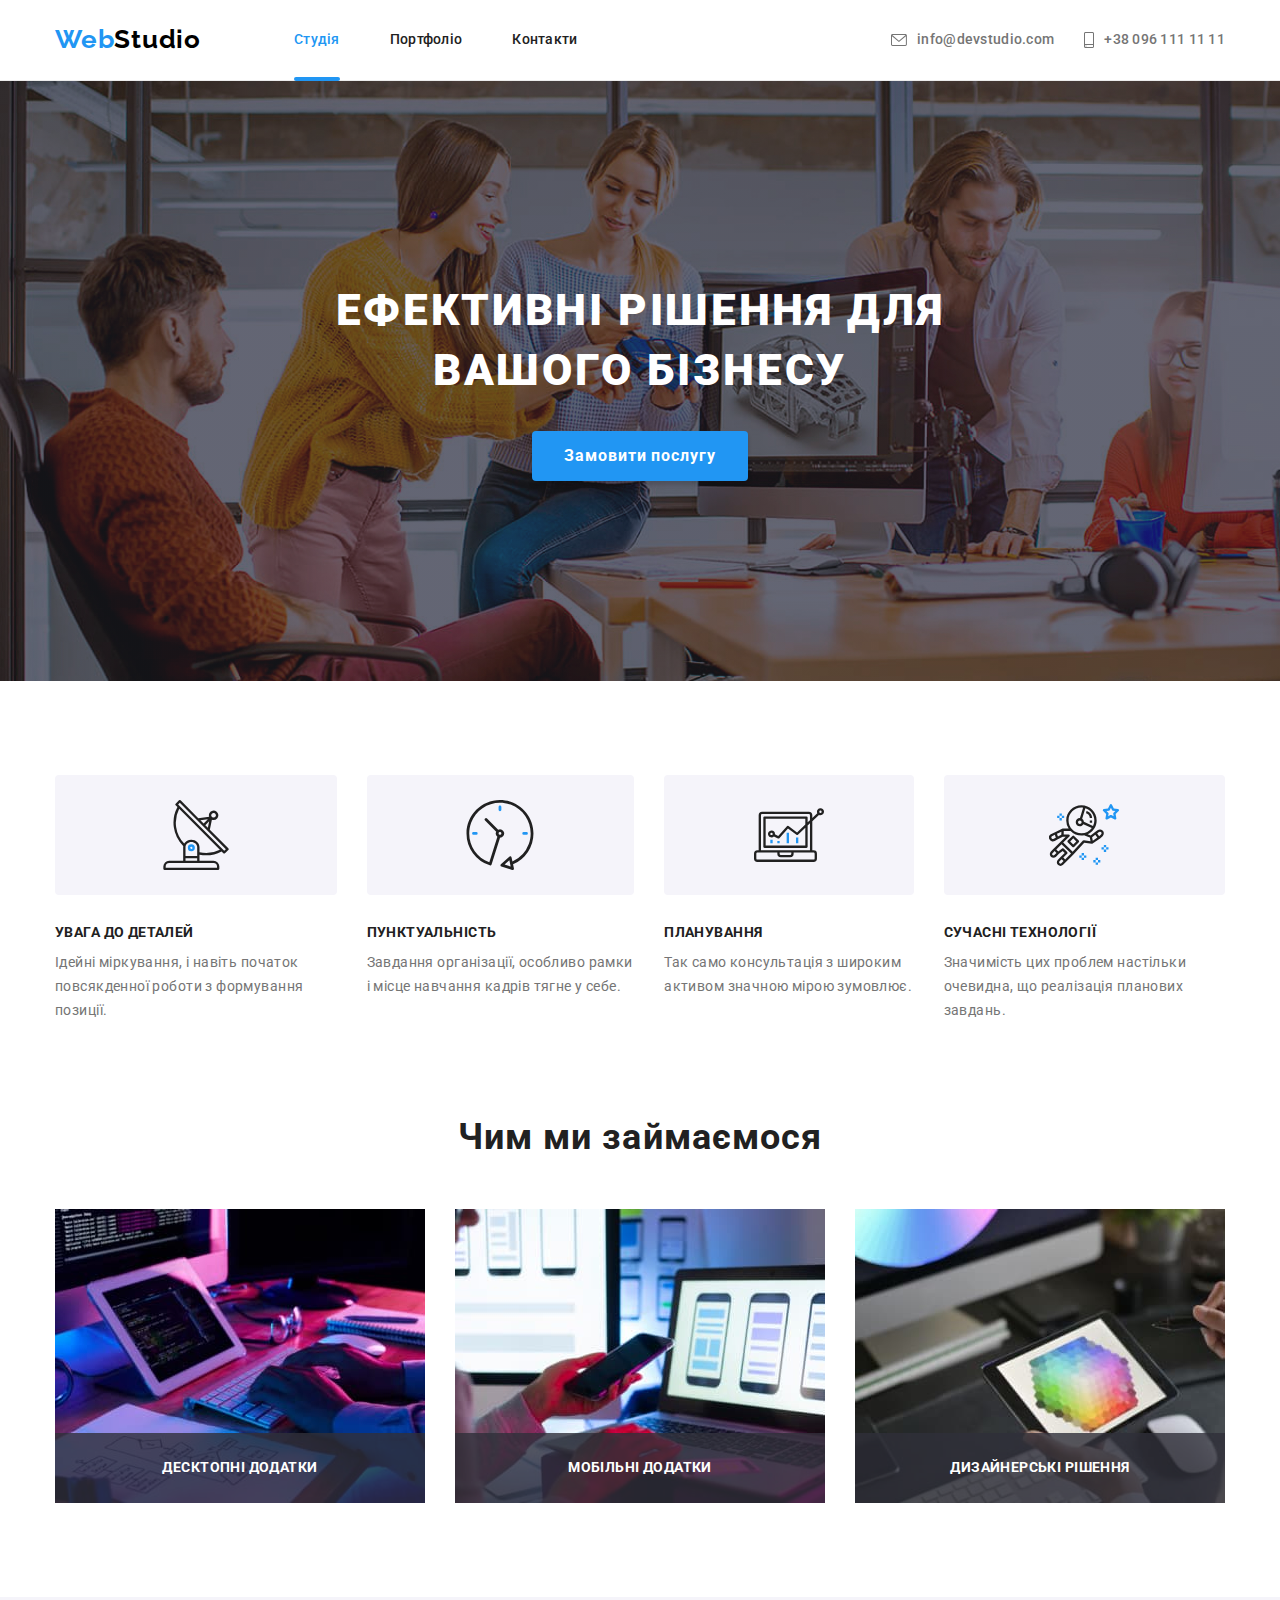
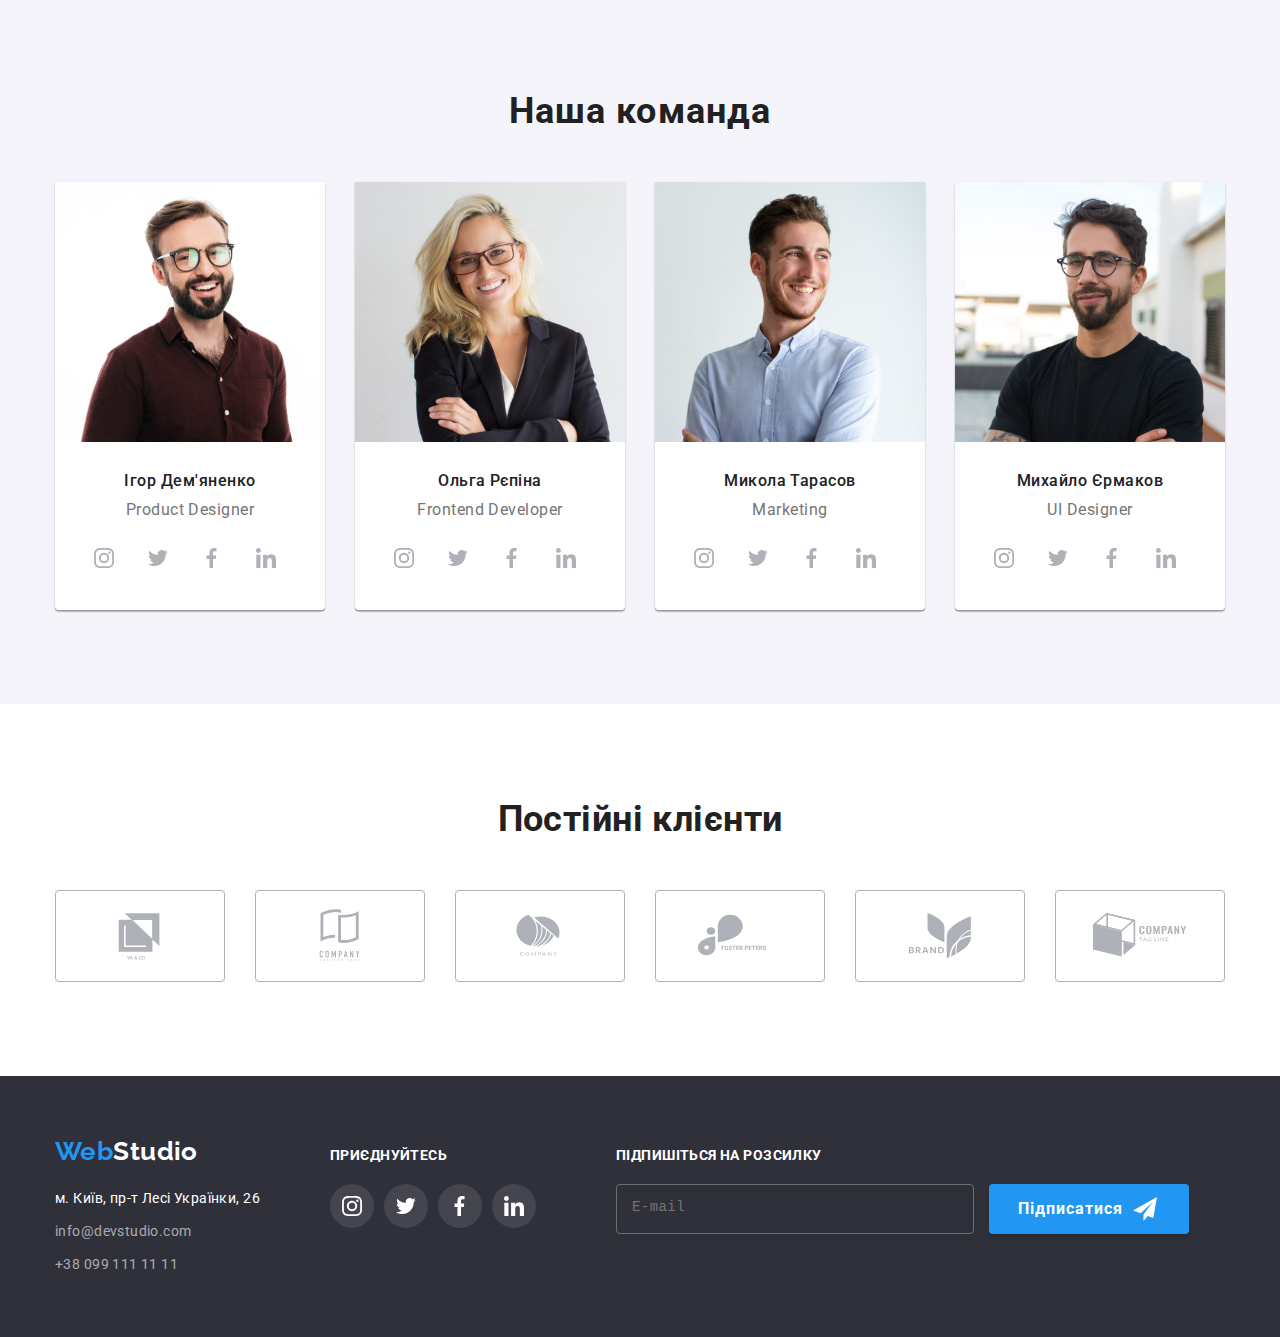
==== index.html @ 489a2c1b "Initial commit" ====
<!DOCTYPE html>
<html lang="uk">

<head>
  <meta charset="UTF-8">
  <meta http-equiv="X-UA-Compatible" content="IE=edge">
  <meta name="viewport" content="width=device-width, initial-scale=1.0">
  <title>goit-markup-hw-06</title>
  <link rel="preconnect" href="https://fonts.googleapis.com">
<link rel="preconnect" href="https://fonts.gstatic.com" crossorigin>
<link href="https://fonts.googleapis.com/css2?family=Montserrat:wght@400;700&family=Raleway:wght@700&family=Roboto:wght@400;500;700;900&display=swap" rel="stylesheet">
  <link rel="stylesheet" href="./css/styles.css">
</head>

<body>
  <header class="header">
    <div class="container">
    <div class="general-nav">
      <nav class="main-nav">
        <a href="./index.html" class="logo">
          Web<span class="logo-accent">Studio</span>
        </a>
        <ul class="site-nav" style="list-style: none;">
          <li class="item">
            <a href="./index.html" class="link current">Студія</a>
          </li>

          <li class="item">
            <a href="partfolio.html" class="link">Портфоліо</a>
          </li>

          <li class="item">
            <a href="" class="link">Контакти</a>
          </li>
        </ul>
      </nav>
      <ul class="link-contacts" style="list-style: none;">
        <li class="item">
      <a href="mailto:info@devstudio.com" class="address-item">
        <svg class="link-icon" width="16px" height="12px">
          <use href="./images/icons.svg#envelope"></use>
      </svg>
        info@devstudio.com
      </a>
        </li>
        <li class="item">
      <a href="tel:+380961111111" class="address-item">
        <svg class="link-icon" width="10" height="16">
          <use href="./images/icons.svg#smartphone"></use>
      </svg>
        +38 096 111 11 11
      </a>
      </li>
      </ul>
    </div>
    </div>
  </header>

  <main>
    <section class="hero overlay">
      <div class="container">
      <h1 class="hero-title">
    Ефективні рішення для <br>вашого бізнесу
      </h1>
      <button type="button" class="button-hero" data-modal-open>
        Замовити послугу
      </button>
      </div>
    </section>


    <section class="feature section">
      <div class="container">
      <h2 class="feature-title visually-hidden">Наші особливості</h2>
        <ul class="feature-list" style="list-style: none;">
          <li>
            <div class="feature-icon">
              <svg class="icon-antenna" width="70px" height="70px">
                  <use href="./images/icons.svg#antenna-1"></use>
              </svg>
          </div>
            <h3 class="our-skills">Увага до деталей</h3>
            <p class="skills">
              Ідейні міркування, і навіть початок повсякденної роботи з формування позиції.
            </p>
          </li>

          <li>
            <div class="feature-icon">
              <svg class="icon-clock" width="70px" height="70px">
                  <use href="./images/icons.svg#clock-1"></use>
              </svg>
          </div>
            <h3 class="our-skills">Пунктуальність</h3>
            <p class="skills">
              Завдання організації, особливо рамки і місце навчання кадрів тягне у себе.
            </p>
          </li>

          <li>
            <div class="feature-icon">
              <svg class="icon-diagram" width="70px" height="70px">
                  <use href="./images/icons.svg#diagram-1"></use>
              </svg>
          </div>
            <h3 class="our-skills">Планування</h3>
            <p class="skills">
              Так само консультація з широким активом значною мірою зумовлює.
            </p>
          </li>

          <li>
            <div class="feature-icon">
              <svg class="icon-astronaut" width="70px" height="70px">
                  <use href="./images/icons.svg#astronaut-1"></use>
              </svg>
          </div>
            <h3 class="our-skills">Сучасні технології</h3>
            <p class="skills">
              Значимість цих проблем настільки очевидна, що реалізація планових завдань.
            </p>
          </li>
        </ul>
      </div>
    </section>

    <section class="example section">
      <div class="container">
        <h2 class="doing">Чим ми займаємося</h2>
        <ul class="example-list" style="list-style: none;">
          <li class="subject-item">
            <img src="./images/1.jpg" alt="1" width="370" height="294" />
            <h3 class="subject-text">десктопні додатки</h3>
          </li>

          <li class="subject-item">
            <img src="./images/2.jpg" alt="2" width="370" height="294" />
            <h3 class="subject-text">мобільні додатки</h3>
          </li>

          <li class="subject-item">
            <img src="./images/3.jpg" alt="3" width="370" height="294" />
            <h3 class="subject-text">дизайнерські рішення</h3>
          </li>
        </ul>
      </div>
    </section>

    <section class="team section">
      <div class="container">
        <h2 class="our-command">Наша команда</h2>
        <ul class="team-list" style="list-style: none;">
          <li class="team-card">
              <img src="./images/Igor.jpg" alt="Product Designer Ігор Дем'яненко" width="270" />
            <div class="name-card">
              <h3 class="name">Ігор Дем'яненко</h3>
              <p class="position">Product Designer</p>
              <ul class="team-soclinks">
                <li class="social-infomation">                                             
                    <a class="social-link" href="">
                        <svg class="icon-social" width="20px" height="20px">
                            <use href="./images/icons.svg#instagram"></use>
                        </svg>
                    </a>
                    </li>
                <li class="social-infomation">                        
                    <a href="" class="social-link">
                        <svg class="icon-social" width="20px" height="20px">
                            <use href="./images/icons.svg#twitter"></use>
                        </svg>
                    </a>                        
                </li>
                <li class="social-infomation">                      
                    <a href="" class="social-link">
                        <svg class="icon-social" width="20px" height="20px">
                            <use href="./images/icons.svg#facebook"></use>
                        </svg>
                    </a>                       
                </li>
                <li class="social-infomation">                       
                    <a href="" class="social-link">
                        <svg class="icon-social" width="20px" height="20px">
                            <use href="./images/icons.svg#linkedin"></use>
                        </svg>
                    </a>                       
                </li>
        </ul>
            </div>
          </li>

          <li class="team-card">
              <img src="./images/Olha.jpg" alt="Frontend Developer Ольга Рєпіна" width="270" />
            <div class="name-card">
              <h3 class="name">Ольга Рєпіна</h3>
              <p class="position">Frontend Developer</p>
              <ul class="team-soclinks">
                <li class="social-infomation">                                             
                    <a class="social-link" href="">
                        <svg class="icon-social" width="20px" height="20px">
                            <use href="./images/icons.svg#instagram"></use>
                        </svg>
                    </a>
                    </li>
                <li class="social-infomation">                        
                    <a href="" class="social-link">
                        <svg class="icon-social" width="20px" height="20px">
                            <use href="./images/icons.svg#twitter"></use>
                        </svg>
                    </a>                        
                </li>
                <li class="social-infomation">                      
                    <a href="" class="social-link">
                        <svg class="icon-social" width="20px" height="20px">
                            <use href="./images/icons.svg#facebook"></use>
                        </svg>
                    </a>                       
                </li>
                <li class="social-infomation">                       
                    <a href="" class="social-link">
                        <svg class="icon-social" width="20px" height="20px">
                            <use href="./images/icons.svg#linkedin"></use>
                        </svg>
                    </a>                       
                </li>
        </ul>
            </div>
          </li>

          <li class="team-card">
              <img src="./images/Nicholas.jpg" alt="Marketing Микола Тарасов" width="270" />
            <div class="name-card">
              <h3 class="name">Микола Тарасов</h3>
              <p class="position">Marketing</p>
              <ul class="team-soclinks">
                <li class="social-infomation">                                             
                    <a class="social-link" href="">
                        <svg class="icon-social" width="20px" height="20px">
                            <use href="./images/icons.svg#instagram"></use>
                        </svg>
                    </a>
                    </li>
                <li class="social-infomation">                        
                    <a href="" class="social-link">
                        <svg class="icon-social" width="20px" height="20px">
                            <use href="./images/icons.svg#twitter"></use>
                        </svg>
                    </a>                        
                </li>
                <li class="social-infomation">                      
                    <a href="" class="social-link">
                        <svg class="icon-social" width="20px" height="20px">
                            <use href="./images/icons.svg#facebook"></use>
                        </svg>
                    </a>                       
                </li>
                <li class="social-infomation">                       
                    <a href="" class="social-link">
                        <svg class="icon-social" width="20px" height="20px">
                            <use href="./images/icons.svg#linkedin"></use>
                        </svg>
                    </a>                       
                </li>
        </ul>
              </div>
          </li>

          <li class="team-card">
              <img src="./images/Michael.jpg" alt="UI Designer Михайло Єрмаков" width="270" />
            <div class="name-card">
              <h3 class="name">Михайло Єрмаков</h3>
              <p class="position">UI Designer</p>
              <ul class="team-soclinks">
                <li class="social-infomation">                                             
                    <a class="social-link" href="">
                        <svg class="icon-social" width="20px" height="20px">
                            <use href="./images/icons.svg#instagram"></use>
                        </svg>
                    </a>
                    </li>
                <li class="social-infomation">                        
                    <a href="" class="social-link">
                        <svg class="icon-social" width="20px" height="20px">
                            <use href="./images/icons.svg#twitter"></use>
                        </svg>
                    </a>                        
                </li>
                <li class="social-infomation">                      
                    <a href="" class="social-link">
                        <svg class="icon-social" width="20px" height="20px">
                            <use href="./images/icons.svg#facebook"></use>
                        </svg>
                    </a>                       
                </li>
                <li class="social-infomation">                       
                    <a href="" class="social-link">
                        <svg class="icon-social" width="20px" height="20px">
                            <use href="./images/icons.svg#linkedin"></use>
                        </svg>
                    </a>                       
                </li>
        </ul>
            </div>
          </li>
        </ul>
      </div>
    </section>

    <section class="clients section">
       <div class="container">
         <h2 class="clients-title">Постійні клієнти</h2>
         <ul class="clients-list">
            <li class="clients-item">
              <a href="" class="clients-link">
                <svg class="clients-icon" width="106px" height="60px">
                    <use href="./images/icons.svg#Logo-1"></use>

                </svg>
            </a>
            </li>
            <li class="clients-item">
              <a href="" class="clients-link">
                <svg class="clients-icon" width="106px" height="60px">
                    <use href="./images/icons.svg#Logo-2"></use>

                </svg>
            </a>
            </li>
            <li class="clients-item">
              <a href="" class="clients-link">
                <svg class="clients-icon" width="106px" height="60px">
                    <use href="./images/icons.svg#Logo-3"></use>

                </svg>
            </a>
            </li>
            <li class="clients-item">
              <a href="" class="clients-link">
                <svg class="clients-icon" width="106px" height="60px">
                    <use href="./images/icons.svg#Logo-4"></use>

                </svg>
            </a>
            </li>
            <li class="clients-item">
              <a href="" class="clients-link">
                <svg class="clients-icon" width="106px" height="60px">
                    <use href="./images/icons.svg#Logo-5"></use>

                </svg>
            </a>
            </li>
            <li class="clients-item">
              <a href="" class="clients-link">
                <svg class="clients-icon" width="106px" height="60px">
                    <use href="./images/icons.svg#Logo-6"></use>

                </svg>
            </a>
            </li>
         </ul>
       </div>
    </section>

  </main>

  <footer class="footer">
    <div class="container">
      <div class="footer-address">
        <a href="./index.html" class="logo-footer">
          Web<span class="logo-accent2">Studio</span>
        </a>
        <address>
          <ul class="footer-contacts" style="list-style: none;">
            <li>
          <a class="footer-adress"  href="https://goo.gl/maps/3aquBBFfu6E2QgFt6" target="blanc">
            м. Київ, пр-т Лесі Українки, 26
          </a>
            </li>
             <li class="adress-contact">
            <a href="mailto:info@example.com" class="link-contact">
            info@devstudio.com
          </a>
           </li>
           <li class="adress-contact">
          <a href="tel:+380991111111" class="link-contact">
            +38 099 111 11 11
          </a>
          </li>
          </ul>
        </address>
      </div>
      <div class="footer-join">
        <p class="join">приєднуйтесь</p>

       <ul class="footer-soclinks">
         <li class="fs-item">
            <a href="" class="link-social">
              <svg class="icon-social" width="20px" height="20px">
                  <use href="./images/icons.svg#instagram"></use>
              </svg>
            </a>            
         </li>
         <li class="fs-item">
           <a href="" class="link-social">
              <svg class="icon-social" width="20px" height="20px">
                  <use href="./images/icons.svg#twitter"></use>
              </svg>
          </a>              
        </li>
        <li class="fs-item">
           <a href="" class="link-social">
              <svg class="icon-social" width="20px" height="20px">
                  <use href="./images/icons.svg#facebook"></use>
              </svg>
          </a>             
      </li>
      <li class="fs-item">
          <a href="" class="link-social">
              <svg class="icon-social" width="20px" height="20px">
                  <use href="./images/icons.svg#linkedin"></use>
              </svg>
          </a>            
      </li>
    </ul>
   </div>
   
   <div class="footer-join">
    <p class="join">Підпишіться на розсилку</p>
    <form class="mail">
      <label class="mail-field">
        <input type="email" name="mail" class="mail-input" placeholder=" "><samp class="mail-label">E-mail</samp>
      </label>
      <button type="submit" class="button submit">
       Підписатися
        <svg class="submit-icon" width="24" height="24">
          <use href="./images/icons.svg#icon-send"></use>
        </svg>
      </button>
    </form>
  </div>

    </div>
  </footer>

  <div class="backdrop is-hidden" data-modal>
    <div class="modal">
        <button class="modal-exit" data-modal-close>
            <svg class="exit-icon" width="11" height="11">
                <use href="./images/icons.svg#cross"></use>
            </svg>
        </button>
        <p class="modal-text">Залиште свої дані, ми вам передзвонимо</p>
        <form>
          <label class="form-field">
            <input type="text" class="form-input" name="name" placeholder=" ">
            <span class="form-label">Ім'я</span>
            <svg class="icon" width="18" height="18">
              <use href="./images/icons.svg#Person"></use>
            </svg>
          </label>
          <label class="form-field">
            <input type="tel" class="form-input" name="phone" placeholder=" ">
            <span class="form-label">Телефон</span>
            <svg class="icon" width="18" height="18">
              <use href="./images/icons.svg#Phone2"></use>
            </svg>
          </label>
          <label class="form-field">
            <input type="email" class="form-input" name="email" placeholder=" ">
            <span class="form-label">Пошта</span>
            <svg class="icon" width="18" height="18">
              <use href="./images/icons.svg#Email"></use>
            </svg>
          </label>
          <label class="form-field coment">
            <textarea name="coment" rows="6" type="text" class="form-input coment-input" placeholder="Введіть текст"></textarea>
            <span class="form-label">Коментар</span>
          </label>
          <div class="modal-box">
            <div role="group" class="contract">
              <label class="contract-field">
                Погоджуюся з розсилкою та приймаю <a href="" class="contract-link">Умови договору</a>
                <input type="checkbox" name="checkbox" value="contract" class="checkbox visually-hidden">
                <span class="checkbox-icon"></span>
              </label>
            </div>
            <button type="submit" class="button">Відправити</button>
          </div>
        </form>
    </div>
</div>
<script src="./js/modal.js"></script>

</body>

</html>
---- css/styles.css ----
:root {
    --main-color: #212121;
    --secondary-color: #757575;
    --active-color: #2196F3;
    --white-color: #ffffff;
    --bg-dark: #2F303A;
    --link-color-rgba: rgba(255, 255, 255, 0.6);
    --bg-light: #f5f4fa;
    --black-color: #000000;
    --bored-color: #eeeeee;
    --hover-background-color: #188ce8;
    --border-header-color: #ECECEC;
    --border-card-color: #EEEEEE;
    --social-links-color: #AFB1B8;
    --bcg-2: rgba(47, 48, 58, 0.8);
    --cubic: cubic-bezier(0.4, 0, 0.2, 1);
}

body{
    font-family: 'Roboto', sans-serif;
    font-size: 14px;
    letter-spacing: 0.03em;
    background: var(--white-color);
    margin: 0;
    color: var(--secondary-color);
    line-height: 1.71;
}

*, ::after, ::before {
    box-sizing: border-box;
}

.mail-input:focus + .mail-label, .mail-input:not(:placeholder-shown) + .mail-label {
    transform: translateY(60px) scale(1.2);
}

button, input, optgroup, select, textarea {
    font-family: inherit;
    font-size: 100%;
    line-height: 1.15;
    margin: 0;
}

h1, h2, h3, h4, h5, h6, p {
    margin-top: 0;
    margin-bottom: 0;
}

ul {
    list-style: none;
    margin: 0;
    padding: 0;
}

a{
    text-decoration: none;
}

img {
    display: block;
    max-width: 100%;
    height: auto;
}

.header{
    border-bottom: 1px solid var(--border-header-color);
}

.logo{
padding-top: 24px;
padding-bottom: 25px;
margin-right: 93px;
font-family: 'Raleway';
font-style: normal;
font-weight: 700;
font-size: 26px;
line-height: 1.19;

letter-spacing: 0.03em;

color: var(--active-color);
text-decoration: none;
}

.logo-accent{
   color: var(--black-color);
}

.logo-accent2{
    color: var(--white-color);
}

.link{
    text-decoration: none;
    font-weight: 500;
    font-size: 14px;
    line-height: 1.14;
    letter-spacing: 0.02em;
    position: relative;

    color: var(--main-color);

    transition: color 250ms var(--cubic )
}

.link:hover{
    font-weight: 500;
    font-size: 14px;
    line-height: 1.14;
    letter-spacing: 0.02em;
    
    color: var(--active-color);
}

.current{
font-weight: 500;
font-size: 14px;
line-height: 1.14;
letter-spacing: 0.02em;

color: var(--active-color);
}

.overlay{
    max-width: 1600px;
    height: 600px;
    margin-left: auto;
    margin-right: auto;
    background: var(--bg-dark);
    background-image: linear-gradient(to right,rgba(47, 48, 58, 0.4),rgba(47, 48, 58, 0.4)), url(../images/4.jpg);
    background-size: cover;
    background-repeat: no-repeat;
}



.hero {
    background-color: var(--bg-dark);
    text-align: center;
    padding-top: 200px;
    padding-bottom: 200px;
}

.button-hero{
    font-family: inherit;
font-weight: 700;
font-size: 16px;
line-height: 1.87;
padding: 10px 32px;
box-shadow: 0px 4px 4px rgba(0, 0, 0, 0.15);
border-radius: 4px;
border: none;
align-items: center;
text-align: center;
letter-spacing: 0.06em;
color: var(--white-color);
background-color: var(--active-color);
cursor: pointer;
transition: background-color 250ms var(--cubic )
}

.button-hero:hover, .button-hero:focus{
    background-color: var(--hover-background-color);
    outline: none;
}


.btn-p{
    font-family: inherit;
font-weight: 500;
font-size: 16px;
line-height: 26px;

text-align: center;
letter-spacing: 0.03em;
border: none;
background: var(--bg-light);
border-radius: 4px;

padding: 6px 25px;
color: var(--main-color);

cursor: pointer;

transition: color 250ms var(--cubic ), background-color 250ms var(--cubic ), box-shadow 250ms var(--cubic ) ; 
}

.button2:not(:last-child){
    margin-right: 8px;
}

.btn-p:hover, .btn-p:focus{
    color: var(--white-color);
    background-color: var(--active-color);
    outline: none;
    box-shadow: 0px 3px 1px rgba(0, 0, 0, 0.1), 0px 1px 2px rgba(0, 0, 0, 0.08), 0px 2px 2px rgba(0, 0, 0, 0.12);
}

.title{
font-weight: 700;
font-size: 18px;
line-height: 2;
/* identical to box height, or 200% */

letter-spacing: 0.06em;

color: var(--main-color);

text-decoration: none;
}

.hero-title{
    margin-bottom: 30px;
font-weight: 900;
font-size: 44px;
line-height: 1.36;
/* or 136% */

text-align: center;
letter-spacing: 0.06em;
text-transform: uppercase;

color: var(--white-color);

}

.our-skills{
font-weight: 700;
font-size: 14px;
line-height: 1.14;
letter-spacing: 0.03em;
text-transform: uppercase;
margin-bottom: 10px;
color: var(--main-color);
}

.skills{
font-weight: 400;
font-size: 14px;
line-height: 1.71;
/* or 171% */

letter-spacing: 0.03em;

color: var(--secondary-color);
}

.doing{
font-weight: 700;
font-size: 36px;
line-height: 1.16;
text-align: center;
letter-spacing: 0.03em;
margin-bottom: 50px;
color: var(--main-color);
}

.our-command{
font-weight: 700;
font-size: 36px;
line-height: 1.16;
text-align: center;
letter-spacing: 0.03em;
margin-bottom: 50px;
color: var(--main-color);
}

.name{
font-weight: 500;
font-size: 16px;
line-height: 1.18;
letter-spacing: 0.03em;
margin-bottom: 10px;
color: var(--main-color);
}

.name-card{
    padding-top: 30px;
    padding-bottom: 30px;
}

.team-card {
    background: var(--white-color);
    box-shadow: 0px 1px 3px rgb(0 0 0 / 12%), 0px 1px 1px rgb(0 0 0 / 14%), 0px 2px 1px rgb(0 0 0 / 20%);
    border-radius: 0px 0px 4px 4px;
    text-align: center;
}

.position{
font-weight: 400;
font-size: 16px;
line-height: 1.18;
margin-bottom: 16px;
letter-spacing: 0.03em;

color: var(--secondary-color);

}

.item{
font-weight: 400;
font-size: 16px;
line-height: 1.87;
/* identical to box height, or 188% */

letter-spacing: 0.03em;

color: var(--secondary-color);

text-decoration: none;
}

.address-item{

    font-weight: 500;
    font-size: 14px;
    line-height: 1.14;
    letter-spacing: 0.02em;
    color: var(--secondary-color);
    text-decoration: none;
    transition: color 250ms var(--cubic )
}

.address-item:hover , .address-item:focus{
        color: var(--active-color);
        fill: var(--active-color);
}

.footer{
    background: var(--bg-dark);
    padding-top: 60px;
    padding-bottom: 60px;
}

.footer .container {
    display: flex;
    align-items: baseline;
}
.footer-adress{
    font-family: 'Roboto';
    font-style: normal;
    font-weight: 400;
    font-size: 14px;
    line-height: 1.71;
    letter-spacing: 0.03em;
    color: var(--white-color);
    text-decoration: none;
    transition: color 250ms var(--cubic ); 
}

.footer-adress:hover , .footer-adress:focus{
    font-family: 'Roboto';
font-style: normal;
font-weight: 400;
font-size: 14px;
line-height: 1.71;
letter-spacing: 0.03em;

color: var(--active-color);

}

.link-contact{
    font-family: 'Roboto';
    font-style: normal;
    font-weight: 400;
    font-size: 14px;
    line-height: 1.71;
    letter-spacing: 0.03em;
    color: var(--link-color-rgba);
    text-decoration: none;
    transition: color 250ms var(--cubic ); 
}

.link-contact:hover , .link-contact:focus{
    font-family: 'Roboto';
font-style: normal;
font-weight: 400;
font-size: 14px;
line-height: 1.71;
letter-spacing: 0.03em;
display: block;
color: var(--active-color);

}

.link-contacts .address-item {
    display: flex;
    padding-top: 32px;
    padding-bottom: 32px;
    align-items: center;
    font-weight: 500;
    line-height: 1.14;
    letter-spacing: 0.02em;
}

.partfolio-item{ 
background: var(--white-color);
border: 1px solid var(--bored-color);
}

.container {
    width: 1200px;
    margin-left: auto;
    margin-right: auto;
    padding-left: 15px;
    padding-right: 15px;
}

.main-nav, .general-nav {
    display: flex;
}

.site-nav {
    display: flex;
    padding-left: 0;
    padding-top: 32px;
    padding-bottom: 32px;
}

.site-nav .item:not(.item:last-child) {
    margin-right: 50px;
}

.site-nav .link {
    display: block;
    font-weight: 500;
    line-height: 1.14;
    letter-spacing: 0.02em;
    display: flex;
}

.link-contacts {
    display: flex;
    padding-right: 0;
    padding-left: 0;
    margin-left: auto;
    align-items: center;
}

.link-contacts .item+.item {
    margin-left: 30px;
}

.section {
    padding-top: 94px;
    padding-bottom: 94px;
}

.visually-hidden {
    position: absolute;
    width: 1px;
    height: 1px;
    margin: -1px;
    border: 0;
    padding: 0;
    white-space: nowrap;
    clip-path: inset(100%);
    clip: rect(0 0 0 0);
    overflow: hidden;
}

.filter {
    display: flex;
    margin-bottom: 50px;
    justify-content: center;
    list-style: none;
}

.portfolio-list {
    display: flex;
    flex-wrap: wrap;
    padding: 0;
    gap: 30px;
    list-style: none;
}

.portfolio-card {
    width: calc((100% - 60px) / 3);
}

.card{
    display: block;
    transition: box-shadow 250ms var(--cubic ); 
}

.portfolio-card-description {
    padding-left: 24px;
    padding-top: 20px;
    padding-bottom: 20px;
    border-bottom: 1px solid var(--border-card-color);
    border-left: 1px solid var(--border-card-color);
    border-right: 1px solid var(--border-card-color);
}

.portfolio-card-description .title {
    margin-bottom: 4px;
}

.logo-footer {
    color: var(--active-color);
    display: block;
    margin-bottom: 20px;
    font-family: 'Raleway', sans-serif;
    font-weight: 700;
    font-size: 26px;
    line-height: 1.19;
}

.footer-contacts {
    display: block;
    padding-left: 0;
}

.adress-contact{
 margin-top: 9px;
}

.section {
    padding-top: 94px;
    padding-bottom: 94px;
}

.visually-hidden {
    position: absolute;
    width: 1px;
    height: 1px;
    margin: -1px;
    border: 0;
    padding: 0;
    white-space: nowrap;
    clip-path: inset(100%);
    clip: rect(0 0 0 0);
    overflow: hidden;
}

.feature-list {
    display: flex;
    gap: 30px;
    padding-left: 0;
}

.example {
    padding-top: 0px;
}

.example-list {
    display: flex;
    gap: 30px;
}

.team {
    background-color: var(--bg-light);
}

.team-list {
    display: flex;
    gap: 30px;
}

.card:hover, .card:focus {
    box-shadow: 0px 1px 1px rgb(0 0 0 / 12%), 0px 4px 4px rgb(0 0 0 / 6%), 1px 4px 6px rgb(0 0 0 / 16%);
}

.link-icon {
    margin-right: 10px;
    fill: currentColor;
}

.clients-title{
    margin-bottom: 50px;
    font-weight: 700;
    font-size: 36px;
    line-height: 1.17;
    text-align: center;
    color: var(--main-color);
}

.clients-list {
    display: flex;
    gap: 30px;
}

.clients-item {
 flex-basis: calc((100% - 150px) / 6);
}

.clients-link {
    display: flex;
    height: 92px;
    border-radius: 4px;
    border: 1px solid var(--social-links-color);
    align-items: center;
    justify-content: center;
    color: var(--social-links-color);
    border-color: var(--social-links-color);
    transition: color 250ms var(--cubic ), border-color 250ms var(--cubic ) ;
}

.clients-link:hover, .clients-link:focus {
    color: var(--active-color);
    border-color: var(--active-color);
}

.footer-join {
    align-items: center;
    margin-left: 70px;
}

.join {
    font-weight: 700;
    line-height: 1.14;
    text-transform: uppercase;
    color: var(--white-color);
    margin-bottom: 20px;
}

.footer-soclinks {
    display: flex;
    align-items: center;
}

.link-social {
    display: flex;
    width: 44px;
    height: 44px;
    border: 0;
    border-radius: 50%;
    justify-content: center;
    align-items: center;
    color: var(--white-color);
    background-color: rgba(255, 255, 255, 0.1);
    transition: background-color 250ms var(--cubic ) ;
}

.link-social:hover, .link-social:focus {
    background-color: var(--active-color);
}

.team-soclinks {
    display: flex;
    justify-content: center;
}

.social-link {
    display: flex;
    width: 44px;
    height: 44px;
    border: 0;
    border-radius: 50%;
    justify-content: center;
    align-items: center;
    color: var(--social-links-color);
    transition: color 250ms var(--cubic ), background-color 250ms var(--cubic ) ;
}

.social-link:hover, .social-link:focus {
    background-color: var(--active-color);
    color: var(--white-color);
}

.feature-icon {
    display: flex;
    height: 120px;
    border-radius: 4px;
    margin-bottom: 30px;
    background-color: var(--bg-light);
    justify-content: center;
    align-items: center;
}

.clients-icon {
    fill: currentColor;
}

.icon-social {
    fill: currentColor;
}

.social-infomation{
    margin-right: 10px;
}

.fs-item{
    margin-right: 10px;
}

.portfolio-img {
    position: relative;
    overflow: hidden;
}

.project-text {
    display: flex;
    position: absolute;
    top: 0;
    left: 0;
    width: 100%;
    padding: 63px 24px;
    font-weight: 400;
    font-size: 18px;
    line-height: 1.56;
    letter-spacing: 0.03em;
    color: #ffffff;
    background-color: rgba(33, 150, 243, 0.9);
    transform: translateY(100%);
    transition: transform 250ms var(--cubic);
}

.portfolio-img:hover .project-text {
    transform: translateY(0);
}

.subject-item {
    position: relative;
}

.subject-text {
    font-weight: 700;
    font-size: 14px;
    line-height: 1.14;
    text-align: center;
    letter-spacing: 0.03em;
    text-transform: uppercase;
    display: flex;
    justify-content: center;
    align-items: center;
    width: 370px;
    height: 70px;
    background-color: var(--bcg-2);
    color: var(--white-color); 
    position: absolute;
    bottom: 0;
}

.current::after {
    content: '';
    position: absolute;
    width: 100%;
    height: 4px;
    top: 45px;
    background-color: var(--active-color);
    border-radius: 2px;
}

.backdrop {
    position: fixed;
    width: 100%;
    height: 100%;
    top: 0;
    left: 0;
    background-color: rgba(0,0,0,0.2);
    opacity: 1;
    visibility: visible;
    transition: opacity 250ms var(--cubic), visibility 250ms var(--cubic);
}

.modal {
    position: absolute;
    top: 50%;
    left: 50%;
    transform: translate(-50%,-50%) scale(1);
    width: 528px;
    height: 581px;
    background-color: #FFFFFF;
    border-radius: 4px;
    box-shadow: 0px 1px 3px rgb(0 0 0 / 12%), 0px 1px 1px rgb(0 0 0 / 14%), 0px 2px 1px rgb(0 0 0 / 20%);
    transition: transform 250ms var(--cubic);
    transition-timing-function: var(--cubic);
}

.modal-exit {
    position: absolute;
    top: 8px;
    right: 8px;
    display: flex;
    justify-content: center;
    align-items: center;
    width: 30px;
    height: 30px;
    border: 1px solid rgba(0, 0, 0, 0.1);
    border-radius: 50%;
    background-color: #ffffff;
    cursor: pointer;
}

.backdrop.is-hidden {
    visibility: hidden;
    opacity: 0;
    pointer-events: 1;
}

.modal-text {
    margin-top: 40px;
    margin-bottom: 30px;
    text-align: center;
    font-weight: 700;
    font-size: 20px;
    line-height: 1.15;
    color: var(--main-color);
}

.form-field {
    position: relative;
    display: block;
    margin-left: 40px;
    margin-right: 40px;
    margin-bottom: 28px;
}

.form-field.coment {
    margin-bottom: 20px;
}

.form-input {
    width: 448px;
    height: 40px;
    padding-left: 42px;
    border-radius: 4px;
    border: 1px solid rgba(33, 33, 33, 0.2);
}

.form-input:focus {
    outline: none;
    border-color: var(--active-color);
}

.form-label {
    position: absolute;
    top: -18px;
    left: 0;
    font-weight: 400;
    font-size: 12px;
    line-height: 1.167;
    letter-spacing: 0.01em;
    color: var(--secondary-color);
}

.form-field .icon {
    position: absolute;
    top: 50%;
    left: 15px;
    transform: translateY(-50%);
}

.modal-box {
    text-align: center;
}

.contract {
    margin-bottom: 30px;
}

.coment-input {
    resize: none;
    padding: 12px 16px;
    min-height: 120px;
}

.contract-field {
    position: relative;
}

.contract-link {
    color: var(--active-color);
    text-decoration: underline;
}

.checkbox-icon {
    position: absolute;
    left: 0;
    top: 50%;
    transform: translate(-24px, -50%);
    width: 16px;
    height: 15px;
    background-color: transparent;
    border: 2px solid var(--main-color);
    border-radius: 4px;
}

.form-input:focus ~ .icon {
    fill: var(--active-color);
}

.button {
    width: 200px;
    height: 50px;
    border: none;
    border-radius: 4px;
    box-shadow: 0px 4px 4px rgb(0 0 0 / 15%);
    padding: 0;
    color: var(--white-color);
    background-color: var(--active-color);
    font-family: inherit;
    font-weight: 700;
    font-size: 16px;
    line-height: 1.87;
    letter-spacing: 0.06em;
    transition: color 250ms cubic-bezier(0.4, 0, 0.2, 1), background-color 250ms cubic-bezier(0.4, 0, 0.2, 1);
}

.button:hover, .button:focus {
   background-color: var(--hover-background-color);
}

.checkbox:checked + .checkbox-icon {
    background-color: var(--active-color);
    background-image: url(/images/icon\ check.svg);
    border: transparent;
    background-size: contain;
    background-origin: border-box;
}

.mail-field {
    position: relative;
}

.mail-input {
    width: 358px;
    height: 50px;
    padding: 15px 16px;
    background: transparent;
    border: 1px solid rgba(255, 255, 255, 0.3);
    filter: drop-shadow(0px 4px 4px rgba(0, 0, 0, 0.15));
    border-radius: 4px;
    color: var(--white-color);
}

.mail-label {
    position: absolute;
    left: 16px;
    transform: translateY(50%);
    transition: transform 250ms cubic-bezier(0.4, 0, 0.2, 1);
}

.submit {
    display: inline-flex;
    align-items: center;
    padding-left: 29px;
    margin-left: 12px;
}

.submit-icon {
    margin: 13px 28px 13px 10px;
}
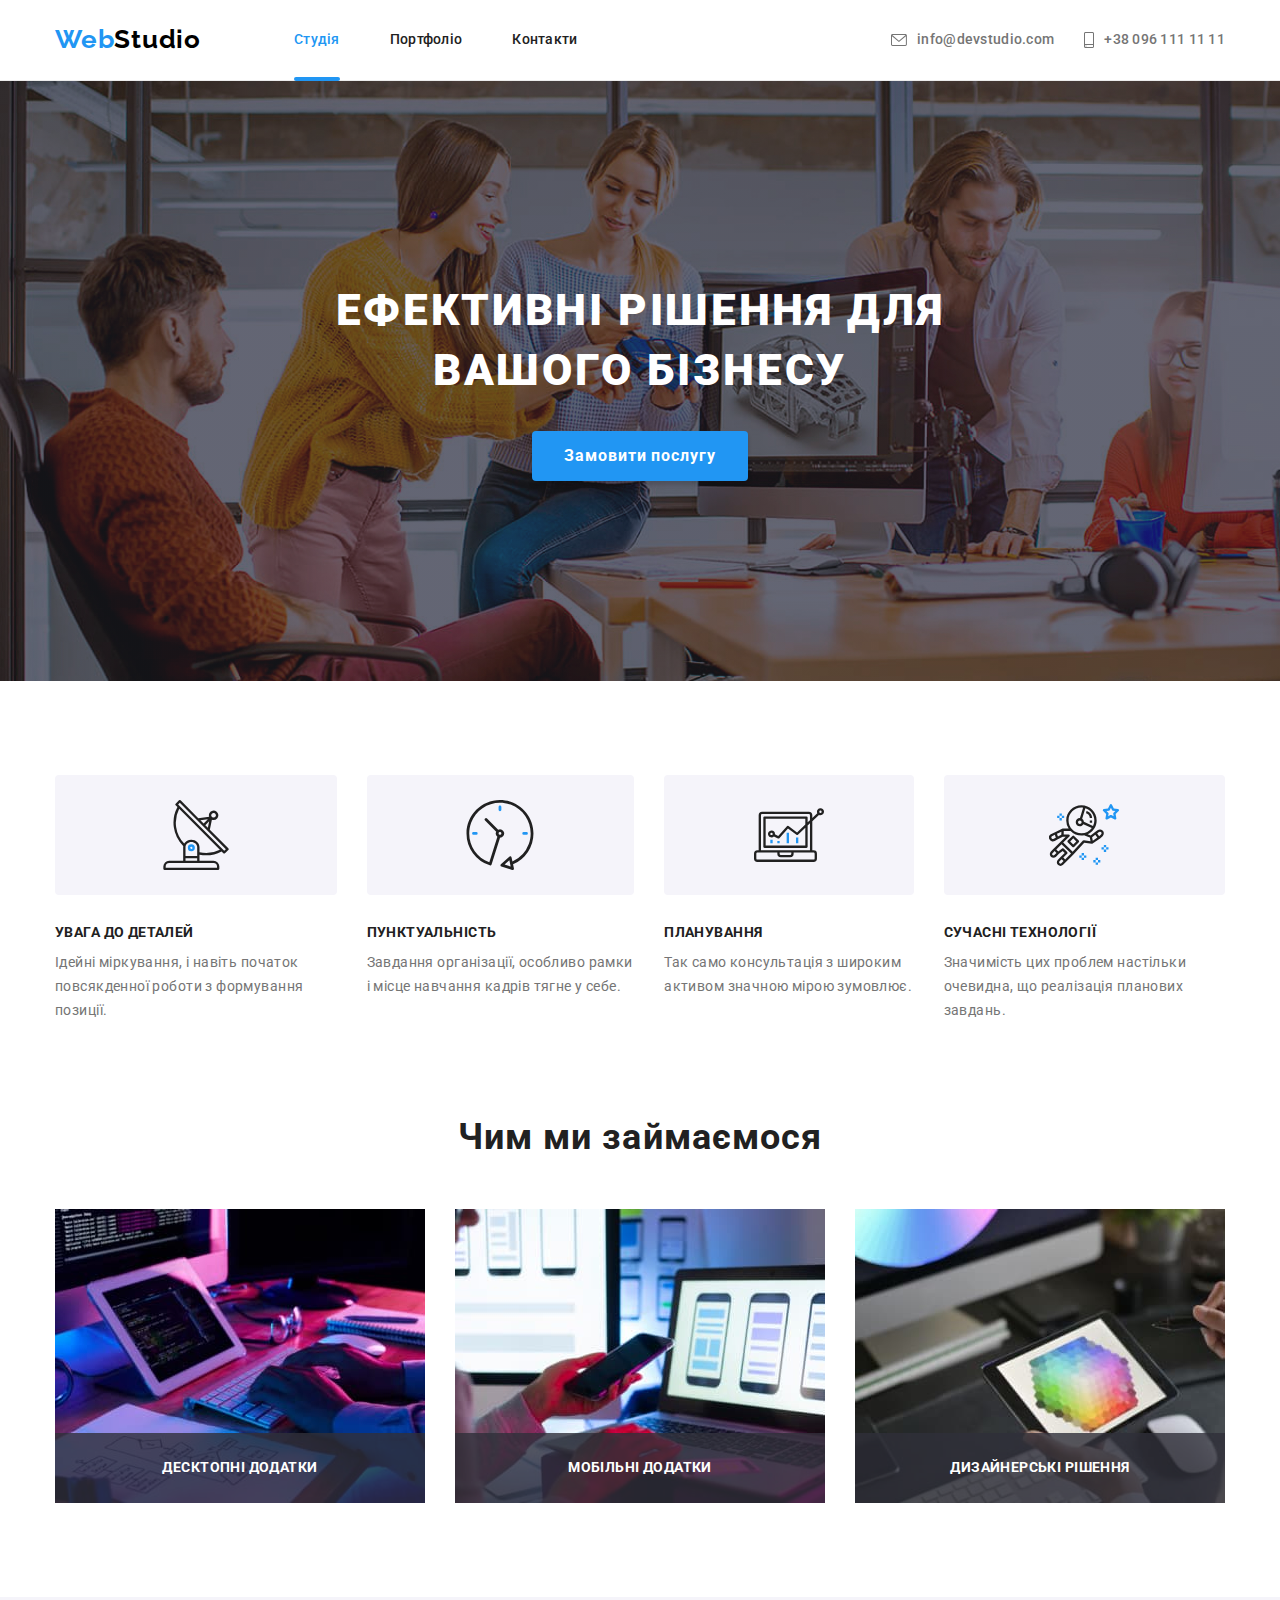
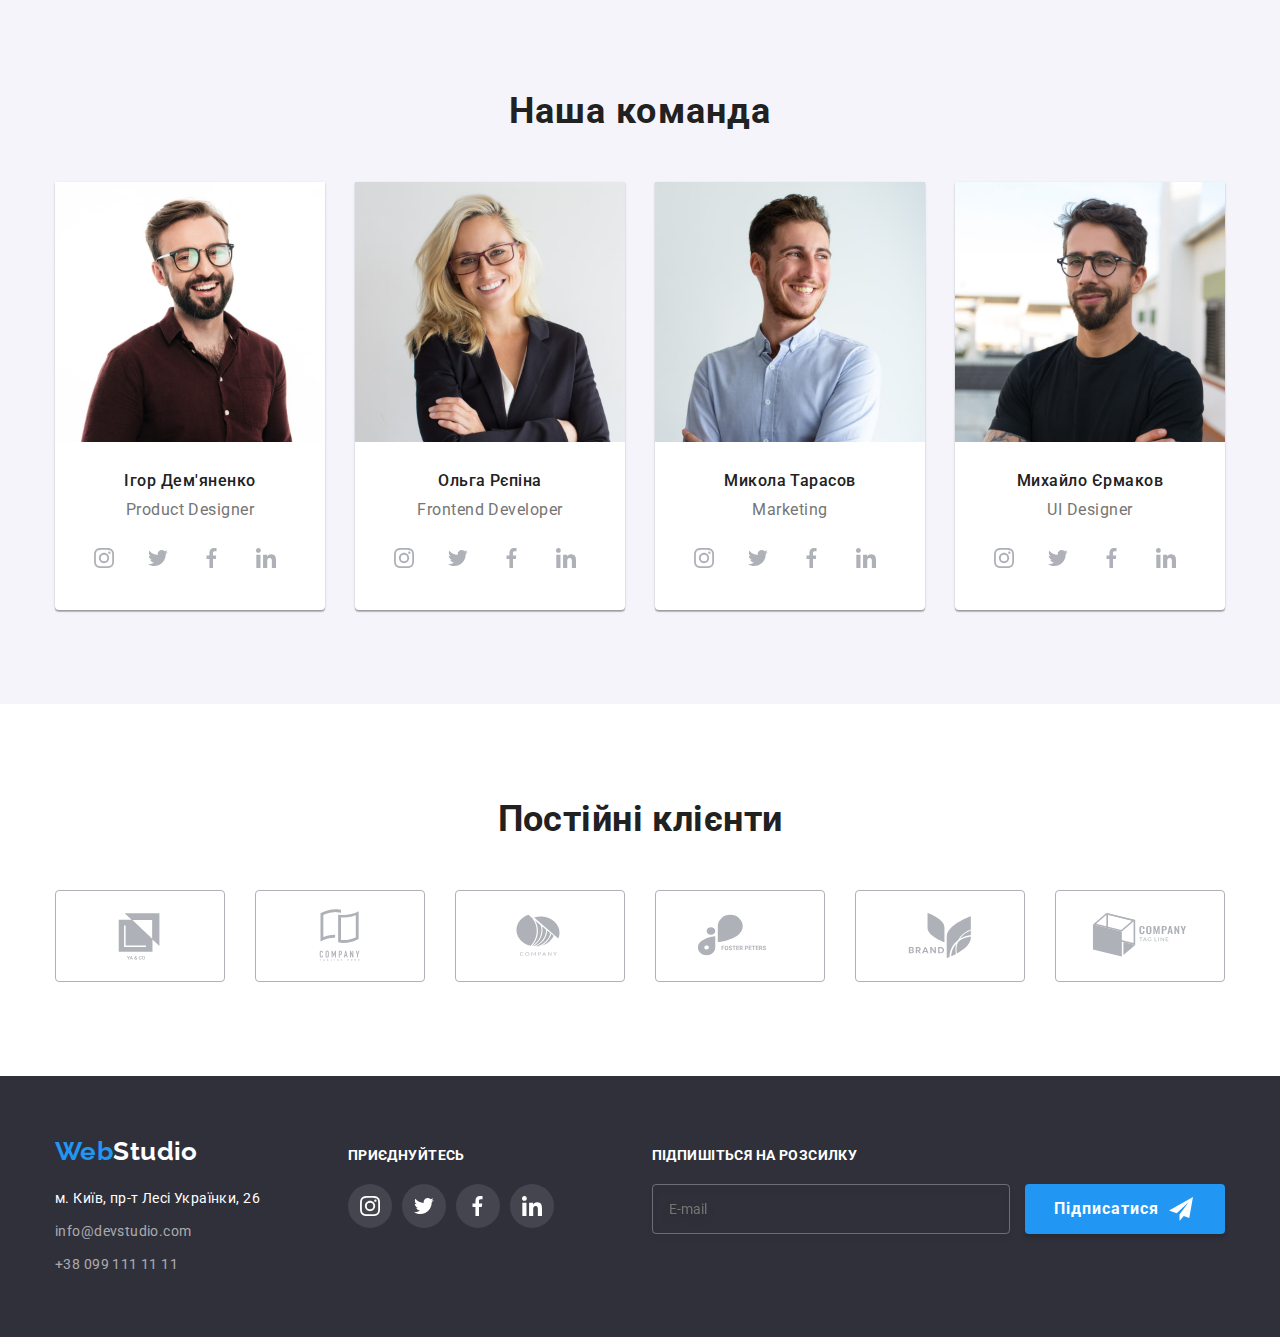
==== commit bb9c6a40: "1" ====
--- a/index.html
+++ b/index.html
@@ -428,7 +428,7 @@
     <p class="join">Підпишіться на розсилку</p>
     <form class="mail">
       <label class="mail-field">
-        <input type="email" name="mail" class="mail-input" placeholder=" "><samp class="mail-label">E-mail</samp>
+        <input type="email" name="mail" class="mail-input" placeholder="E-mail">
       </label>
       <button type="submit" class="button submit">
        Підписатися
@@ -452,29 +452,29 @@
         <p class="modal-text">Залиште свої дані, ми вам передзвонимо</p>
         <form>
           <label class="form-field">
-            <input type="text" class="form-input" name="name" placeholder=" ">
             <span class="form-label">Ім'я</span>
-            <svg class="icon" width="18" height="18">
+            <input type="text" class="form-input" name="name" placeholder=" "> 
+            <svg class="icon" width="12" height="12">
               <use href="./images/icons.svg#Person"></use>
             </svg>
           </label>
           <label class="form-field">
-            <input type="tel" class="form-input" name="phone" placeholder=" ">
             <span class="form-label">Телефон</span>
-            <svg class="icon" width="18" height="18">
+            <input type="tel" class="form-input" name="phone" placeholder=" "> 
+            <svg class="icon" width="13" height="13">
               <use href="./images/icons.svg#Phone2"></use>
             </svg>
           </label>
           <label class="form-field">
-            <input type="email" class="form-input" name="email" placeholder=" ">
             <span class="form-label">Пошта</span>
-            <svg class="icon" width="18" height="18">
+            <input type="email" class="form-input" name="email" placeholder=" "> 
+            <svg class="icon" width="15" height="12">
               <use href="./images/icons.svg#Email"></use>
             </svg>
           </label>
           <label class="form-field coment">
-            <textarea name="coment" rows="6" type="text" class="form-input coment-input" placeholder="Введіть текст"></textarea>
             <span class="form-label">Коментар</span>
+            <textarea name="coment" rows="6" type="text" class="form-input coment-input" placeholder="Введіть текст"></textarea> 
           </label>
           <div class="modal-box">
             <div role="group" class="contract">
--- a/css/styles.css
+++ b/css/styles.css
@@ -603,8 +603,7 @@
 }
 
 .footer-join {
-    align-items: center;
-    margin-left: 70px;
+     margin-left: auto;
 }
 
 .join {
@@ -761,7 +760,7 @@
     left: 50%;
     transform: translate(-50%,-50%) scale(1);
     width: 528px;
-    height: 581px;
+    padding: 40px;
     background-color: #FFFFFF;
     border-radius: 4px;
     box-shadow: 0px 1px 3px rgb(0 0 0 / 12%), 0px 1px 1px rgb(0 0 0 / 14%), 0px 2px 1px rgb(0 0 0 / 20%);
@@ -780,7 +779,7 @@
     height: 30px;
     border: 1px solid rgba(0, 0, 0, 0.1);
     border-radius: 50%;
-    background-color: #ffffff;
+    background-color: var(--white-color);
     cursor: pointer;
 }
 
@@ -791,7 +790,6 @@
 }
 
 .modal-text {
-    margin-top: 40px;
     margin-bottom: 30px;
     text-align: center;
     font-weight: 700;
@@ -803,8 +801,6 @@
 .form-field {
     position: relative;
     display: block;
-    margin-left: 40px;
-    margin-right: 40px;
     margin-bottom: 28px;
 }
 
@@ -813,16 +809,18 @@
 }
 
 .form-input {
-    width: 448px;
+    width: 100%;
     height: 40px;
     padding-left: 42px;
     border-radius: 4px;
     border: 1px solid rgba(33, 33, 33, 0.2);
 }
 
-.form-input:focus {
+.form-input:focus , .form-input:hover , .form-input:hover ~ .icon , .form-input:focus ~ .icon {
     outline: none;
     border-color: var(--active-color);
+    transition: border-color 250ms var(--cubic ) , fill 250ms var(--cubic );
+    fill: var(--active-color);
 }
 
 .form-label {
@@ -836,7 +834,7 @@
     color: var(--secondary-color);
 }
 
-.form-field .icon {
+.icon {
     position: absolute;
     top: 50%;
     left: 15px;
@@ -876,10 +874,6 @@
     background-color: transparent;
     border: 2px solid var(--main-color);
     border-radius: 4px;
-}
-
-.form-input:focus ~ .icon {
-    fill: var(--active-color);
 }
 
 .button {
@@ -896,7 +890,8 @@
     font-size: 16px;
     line-height: 1.87;
     letter-spacing: 0.06em;
-    transition: color 250ms cubic-bezier(0.4, 0, 0.2, 1), background-color 250ms cubic-bezier(0.4, 0, 0.2, 1);
+    cursor: pointer;
+    transition: color 250ms var(--cubic ), background-color 250ms var(--cubic );
 }
 
 .button:hover, .button:focus {
@@ -905,7 +900,7 @@
 
 .checkbox:checked + .checkbox-icon {
     background-color: var(--active-color);
-    background-image: url(/images/icon\ check.svg);
+    background-image: url(../images/icons/check.svg);
     border: transparent;
     background-size: contain;
     background-origin: border-box;
@@ -926,20 +921,19 @@
     color: var(--white-color);
 }
 
-.mail-label {
-    position: absolute;
-    left: 16px;
-    transform: translateY(50%);
-    transition: transform 250ms cubic-bezier(0.4, 0, 0.2, 1);
-}
-
 .submit {
     display: inline-flex;
     align-items: center;
     padding-left: 29px;
     margin-left: 12px;
+    cursor: pointer;
 }
 
 .submit-icon {
     margin: 13px 28px 13px 10px;
+}
+
+.exit-icon:hover{
+    fill: var(--active-color);
+    transition: fill 250ms var(--cubic )
 }